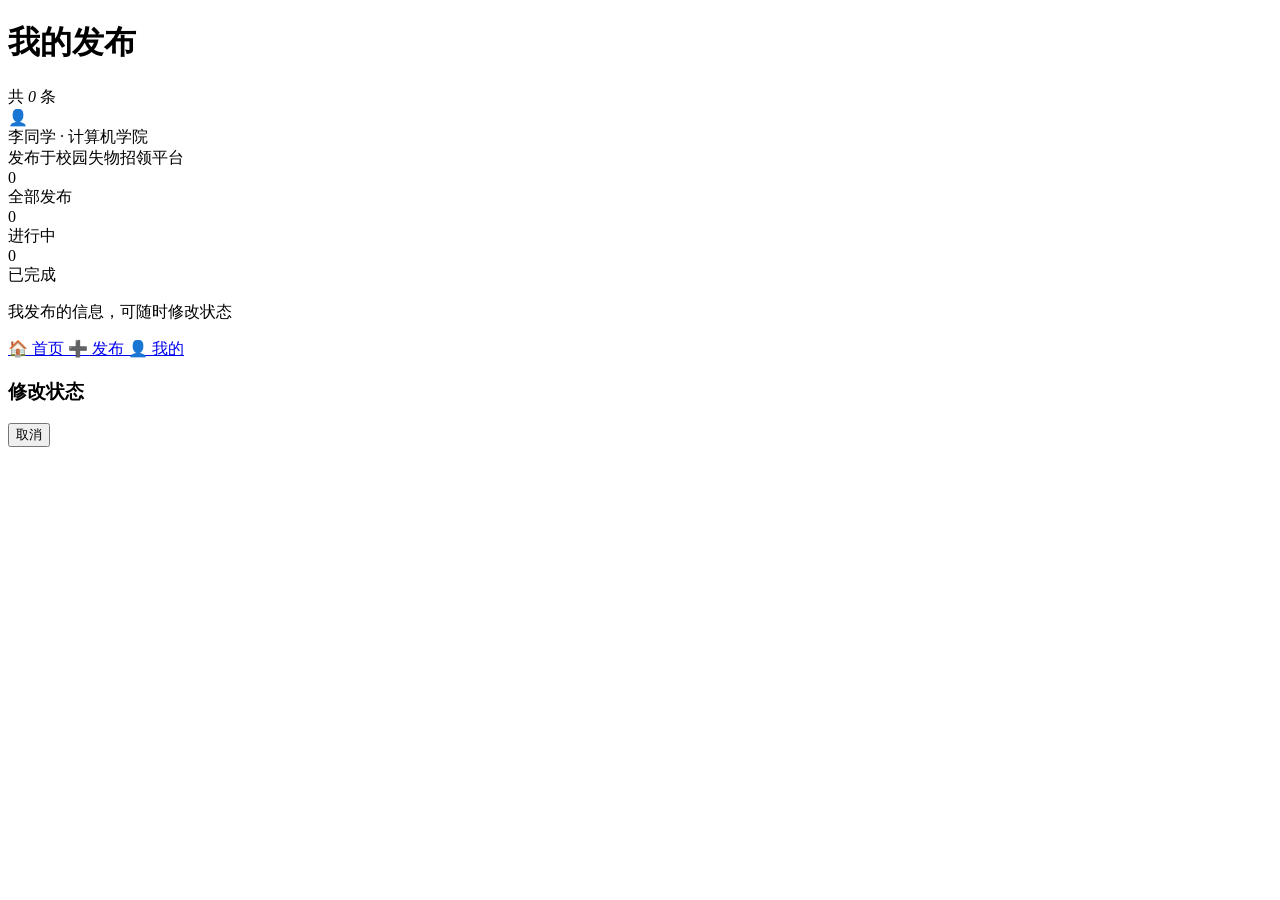
==== mine.html @ 2a48c883 "feat: 完成数据层和公共样式" ====
<!DOCTYPE html>
<html lang="zh-CN">
<head>
  <meta charset="UTF-8">
  <meta name="viewport" content="width=device-width, initial-scale=1.0">
  <title>我的发布 - 校园失物招领</title>
  <link rel="stylesheet" href="css/style.css">
</head>
<body>

  <!-- 顶部标题 -->
  <header class="page-header">
    <span class="header-placeholder"></span>
    <h1>我的发布</h1>
    <span class="header-count">共 <em id="mineCount">0</em> 条</span>
  </header>

  <!-- 用户卡片 -->
  <div class="user-card">
    <div class="user-avatar">👤</div>
    <div class="user-info">
      <div class="user-name">李同学 · 计算机学院</div>
      <div class="user-sub">发布于校园失物招领平台</div>
    </div>
  </div>

  <!-- 数据统计 -->
  <div class="stats-row">
    <div class="stat-item">
      <div class="stat-num" id="statAll">0</div>
      <div class="stat-label">全部发布</div>
    </div>
    <div class="stat-item">
      <div class="stat-num" id="statActive">0</div>
      <div class="stat-label">进行中</div>
    </div>
    <div class="stat-item">
      <div class="stat-num" id="statDone">0</div>
      <div class="stat-label">已完成</div>
    </div>
  </div>

  <!-- 说明 -->
  <p class="mine-tip">我发布的信息，可随时修改状态</p>

  <!-- 列表 -->
  <div class="mine-list" id="mineList"></div>

  <!-- 空状态 -->
  <div class="empty-state" id="emptyState" style="display:none;">
    你还没有发布过信息
  </div>

  <!-- 底部导航 -->
  <nav class="bottom-nav">
    <a href="index.html" class="nav-item">
      <span class="nav-icon">🏠</span>
      <span>首页</span>
    </a>
    <a href="publish.html" class="nav-item">
      <span class="nav-icon">➕</span>
      <span>发布</span>
    </a>
    <a href="mine.html" class="nav-item active">
      <span class="nav-icon">👤</span>
      <span>我的</span>
    </a>
  </nav>

  <!-- 修改状态面板 -->
  <div class="sheet-mask" id="sheetMask" onclick="closeSheet()"></div>
  <div class="sheet" id="sheet">
    <h3>修改状态</h3>
    <div class="sheet-options" id="sheetOptions"></div>
    <button class="sheet-cancel" onclick="closeSheet()">取消</button>
  </div>

  <!-- Toast -->
  <div class="toast" id="toast"></div>

  <script src="js/data.js"></script>
  <script src="js/mine.js"></script>
</body>
</html>
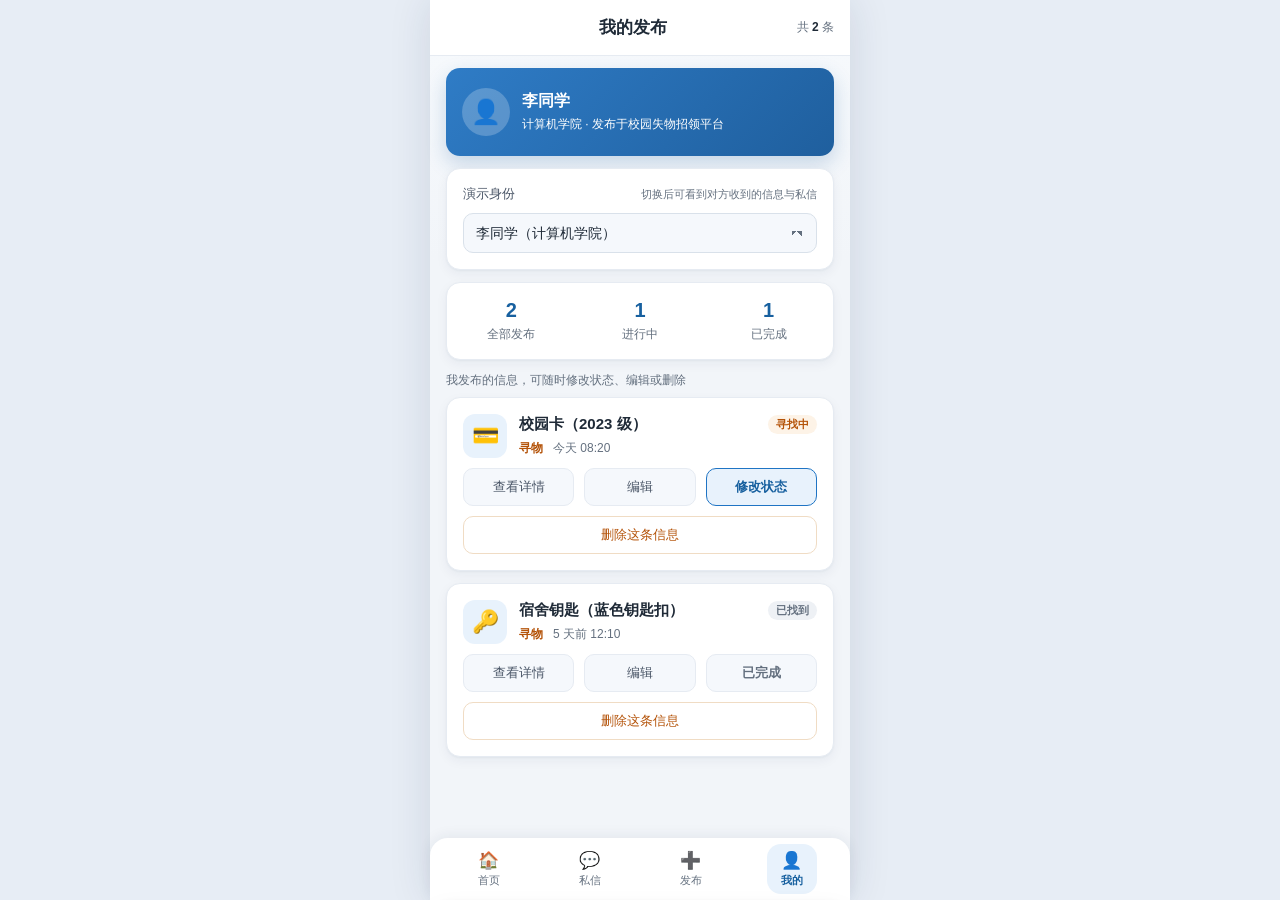
==== commit a8eba724: "Add files via upload 添加私信功能，修改readme，添加不同用户切换" ====
--- a/mine.html
+++ b/mine.html
@@ -3,6 +3,8 @@
 <head>
   <meta charset="UTF-8">
   <meta name="viewport" content="width=device-width, initial-scale=1.0">
+  <meta name="description" content="我发布的校园失物招领信息。">
+  <link rel="icon" href="data:,">
   <title>我的发布 - 校园失物招领</title>
   <link rel="stylesheet" href="css/style.css">
 </head>
@@ -15,13 +17,22 @@
     <span class="header-count">共 <em id="mineCount">0</em> 条</span>
   </header>
 
-  <!-- 用户卡片 -->
+  <!-- 用户卡片（昵称与院系由 mine.js 用当前身份填充） -->
   <div class="user-card">
-    <div class="user-avatar">👤</div>
+    <div class="user-avatar" aria-hidden="true">👤</div>
     <div class="user-info">
-      <div class="user-name">李同学 · 计算机学院</div>
-      <div class="user-sub">发布于校园失物招领平台</div>
+      <div class="user-name" id="userName">李同学</div>
+      <div class="user-sub" id="userSub">计算机学院</div>
     </div>
+  </div>
+
+  <!-- 演示身份切换：本地没有后端，切换身份才能体验私信的双向收发 -->
+  <div class="switch-card">
+    <label class="form-label" for="userSwitch">
+      演示身份
+      <span class="char-count">切换后可看到对方收到的信息与私信</span>
+    </label>
+    <select class="form-select" id="userSwitch"></select>
   </div>
 
   <!-- 数据统计 -->
@@ -41,7 +52,7 @@
   </div>
 
   <!-- 说明 -->
-  <p class="mine-tip">我发布的信息，可随时修改状态</p>
+  <p class="mine-tip">我发布的信息，可随时修改状态、编辑或删除</p>
 
   <!-- 列表 -->
   <div class="mine-list" id="mineList"></div>
@@ -54,31 +65,36 @@
   <!-- 底部导航 -->
   <nav class="bottom-nav">
     <a href="index.html" class="nav-item">
-      <span class="nav-icon">🏠</span>
+      <span class="nav-icon" aria-hidden="true">🏠</span>
       <span>首页</span>
     </a>
+    <a href="messages.html" class="nav-item">
+      <span class="nav-icon-wrap">
+        <span class="nav-icon" aria-hidden="true">💬</span>
+        <span class="nav-badge" id="navBadge" style="display:none;">0</span>
+      </span>
+      <span>私信</span>
+    </a>
     <a href="publish.html" class="nav-item">
-      <span class="nav-icon">➕</span>
+      <span class="nav-icon" aria-hidden="true">➕</span>
       <span>发布</span>
     </a>
-    <a href="mine.html" class="nav-item active">
-      <span class="nav-icon">👤</span>
+    <a href="mine.html" class="nav-item active" aria-current="page">
+      <span class="nav-icon" aria-hidden="true">👤</span>
       <span>我的</span>
     </a>
   </nav>
 
-  <!-- 修改状态面板 -->
-  <div class="sheet-mask" id="sheetMask" onclick="closeSheet()"></div>
-  <div class="sheet" id="sheet">
-    <h3>修改状态</h3>
+  <!-- 底部面板（修改状态 / 联系申请共用） -->
+  <div class="sheet-mask" id="sheetMask"></div>
+  <div class="sheet" id="sheet" role="dialog" aria-modal="true" aria-labelledby="sheetTitle">
+    <h3 id="sheetTitle">修改状态</h3>
     <div class="sheet-options" id="sheetOptions"></div>
-    <button class="sheet-cancel" onclick="closeSheet()">取消</button>
+    <button type="button" class="sheet-cancel" id="sheetCancel">取消</button>
   </div>
 
-  <!-- Toast -->
-  <div class="toast" id="toast"></div>
-
   <script src="js/data.js"></script>
+  <script src="js/ui.js"></script>
   <script src="js/mine.js"></script>
 </body>
-</html>+</html>
--- a/css/style.css
+++ b/css/style.css
@@ -0,0 +1,1611 @@
+/* ================================================================
+   校园失物招领 —— 样式表
+
+   1. 设计变量与重置
+   2. 通用元素与无障碍
+   3. 首页
+   4. 通用页头
+   5. 发布页
+   6. Toast
+   7. 搜索页
+   8. 详情页
+   9. 我的发布
+   10. 底部面板
+   11. 私信
+   12. 响应式与动效偏好
+   ================================================================ */
+
+/* ===== 1. 设计变量与重置 ===== */
+
+:root {
+  /* 底色：浅灰为主，顶部带一点浅蓝过渡 */
+  --bg: #f2f5f9;
+  --bg-top: #f7fafd;
+  --surface: #ffffff;
+  --surface-2: #f5f8fc;       /* 输入框、次级色块 */
+  --line: #e6ebf2;
+  --line-strong: #d9e1ea;
+
+  /* 主色：浅蓝。--brand 用于实心填充（配白字 4.8:1），--brand-ink 用于文字 */
+  --brand: #1f74c4;
+  --brand-dark: #175a99;
+  --brand-ink: #17609f;
+  --brand-soft: #e8f2fc;
+  --brand-soft-2: #f2f8fd;
+
+  /* 文字层级：三档都在各自背景上满足 WCAG AA(4.5:1) 对比度 */
+  --text-1: #1f2a37;
+  --text-2: #4b5768;
+  --text-3: #64707f;
+
+  /* 寻物 / 招领主色：低饱和的琥珀与青绿，和浅蓝主色搭得上 */
+  --lost: #b45309;
+  --lost-soft: #fdf3e7;
+  --found: #0f7b6c;
+  --found-soft: #e9f6f2;
+
+  /* 未读角标 */
+  --badge: #c0392b;
+
+  --radius-sm: 10px;
+  --radius: 14px;
+  --radius-lg: 18px;
+
+  --shadow-1: 0 1px 2px rgba(23, 42, 71, 0.04), 0 4px 12px rgba(23, 42, 71, 0.05);
+  --shadow-2: 0 2px 6px rgba(23, 42, 71, 0.06), 0 12px 26px rgba(23, 42, 71, 0.08);
+  --shadow-up: 0 -2px 14px rgba(23, 42, 71, 0.07);
+
+  --nav-h: 68px;
+  --page-max: 420px;
+}
+
+* {
+  margin: 0;
+  padding: 0;
+  box-sizing: border-box;
+}
+
+body {
+  font-family: -apple-system, "PingFang SC", "Microsoft YaHei", sans-serif;
+  background-color: var(--bg);
+  background-image: linear-gradient(180deg, var(--bg-top) 0, var(--bg) 260px);
+  background-repeat: no-repeat;
+  color: var(--text-2);
+  max-width: var(--page-max);
+  margin: 0 auto;
+  min-height: 100vh;
+  padding-bottom: var(--nav-h); /* 给底部导航留位置 */
+  position: relative;
+  -webkit-font-smoothing: antialiased;
+}
+
+/* ===== 2. 通用元素与无障碍 ===== */
+
+a {
+  color: var(--brand);
+}
+
+/* 键盘用户能看到清晰的焦点框 */
+:focus-visible {
+  outline: 2px solid var(--brand);
+  outline-offset: 2px;
+  border-radius: 4px;
+}
+
+/* 只给屏幕阅读器的文字 */
+.sr-only {
+  position: absolute;
+  width: 1px;
+  height: 1px;
+  padding: 0;
+  margin: -1px;
+  overflow: hidden;
+  clip: rect(0, 0, 0, 0);
+  white-space: nowrap;
+  border: 0;
+}
+
+.link-btn {
+  color: var(--brand);
+  font-weight: bold;
+  text-decoration: none;
+}
+
+.link-btn:hover {
+  text-decoration: underline;
+}
+
+/* ===== 3. 首页 ===== */
+
+.app-header {
+  display: flex;
+  justify-content: space-between;
+  align-items: baseline;
+  padding: 20px 16px 10px;
+  background-color: transparent;
+}
+
+.app-header h1 {
+  font-size: 21px;
+  font-weight: bold;
+  color: var(--text-1);
+  letter-spacing: 0.2px;
+}
+
+.today-new {
+  font-size: 12px;
+  color: var(--text-3);
+}
+
+.today-new em {
+  color: var(--brand);
+  font-style: normal;
+  font-weight: bold;
+}
+
+/* 搜索框（<a>，可聚焦、可回车） */
+.search-box {
+  display: flex;
+  align-items: center;
+  gap: 8px;
+  margin: 8px 16px;
+  padding: 13px 16px;
+  background-color: var(--surface);
+  border: 1px solid var(--line);
+  border-radius: 22px;
+  box-shadow: var(--shadow-1);
+  cursor: pointer;
+  text-decoration: none;
+}
+
+.search-icon {
+  font-size: 14px;
+}
+
+.search-placeholder {
+  font-size: 13px;
+  color: var(--text-3);
+}
+
+/* 类型筛选标签 */
+.filter-tabs {
+  display: flex;
+  gap: 10px;
+  padding: 8px 16px;
+}
+
+.tab {
+  padding: 7px 18px;
+  border: 1px solid var(--line);
+  border-radius: 18px;
+  background-color: var(--surface);
+  color: var(--text-2);
+  font-size: 13px;
+  cursor: pointer;
+  transition: background-color 0.2s, color 0.2s, border-color 0.2s;
+}
+
+.tab.active {
+  background-color: var(--brand-soft);
+  border-color: var(--brand);
+  color: var(--brand-ink);
+  font-weight: bold;
+}
+
+.tab:not(.active):hover {
+  background-color: var(--brand-soft-2);
+  border-color: var(--brand);
+  color: var(--brand-ink);
+}
+
+/* 类别筛选标签（可横向滚动） */
+.category-tabs {
+  display: flex;
+  gap: 6px;
+  padding: 4px 16px 8px;
+  overflow-x: auto;
+  scrollbar-width: none;
+  -webkit-overflow-scrolling: touch;
+  max-width: 100%;
+}
+
+.category-tabs::-webkit-scrollbar {
+  display: none;
+}
+
+.cat-tab {
+  flex-shrink: 0;
+  padding: 5px 13px;
+  border: 1px solid var(--line);
+  border-radius: 14px;
+  background-color: var(--surface);
+  color: var(--text-2);
+  font-size: 12px;
+  cursor: pointer;
+  transition: background-color 0.2s, color 0.2s, border-color 0.2s;
+}
+
+.cat-tab.active {
+  background-color: var(--brand-soft);
+  color: var(--brand-ink);
+  border-color: var(--brand);
+  font-weight: bold;
+}
+
+.cat-tab:not(.active):hover {
+  background-color: var(--brand-soft-2);
+  border-color: var(--brand);
+  color: var(--brand-ink);
+}
+
+/* 列表头部 */
+.list-header {
+  display: flex;
+  justify-content: space-between;
+  align-items: center;
+  padding: 12px 16px 8px;
+  font-size: 12px;
+  color: var(--text-3);
+}
+
+.list-header em {
+  color: var(--text-1);
+  font-style: normal;
+  font-weight: bold;
+}
+
+/* 卡片列表 */
+.card-list {
+  padding: 0 16px;
+  display: flex;
+  flex-direction: column;
+  gap: 12px;
+}
+
+.card {
+  display: flex;
+  align-items: center;
+  gap: 12px;
+  padding: 16px;
+  background-color: var(--surface);
+  border: 1px solid var(--line);
+  border-radius: var(--radius);
+  box-shadow: var(--shadow-1);
+  text-decoration: none;
+  color: inherit;
+  transition: box-shadow 0.2s, transform 0.2s, border-color 0.2s;
+  position: relative;
+}
+
+.card:hover {
+  border-color: var(--line-strong);
+  box-shadow: var(--shadow-2);
+  transform: translateY(-1px);
+}
+
+.card-icon {
+  width: 44px;
+  height: 44px;
+  border-radius: 12px;
+  background-color: var(--brand-soft);
+  display: flex;
+  align-items: center;
+  justify-content: center;
+  font-size: 22px;
+  flex-shrink: 0;
+}
+
+.card-main {
+  display: block;
+  flex: 1;
+  min-width: 0;
+}
+
+.card-title-row {
+  display: flex;
+  align-items: center;
+  gap: 8px;
+  margin-bottom: 6px;
+}
+
+.card-title {
+  font-size: 15px;
+  font-weight: bold;
+  color: var(--text-1);
+  overflow: hidden;
+  text-overflow: ellipsis;
+  white-space: nowrap;
+}
+
+.card-location,
+.card-time {
+  display: block;
+  font-size: 12px;
+  color: var(--text-3);
+  margin-top: 2px;
+}
+
+/* 状态标签 */
+.status-tag {
+  font-size: 11px;
+  padding: 2px 8px;
+  border-radius: 10px;
+  flex-shrink: 0;
+}
+
+.status-searching {
+  background-color: var(--lost-soft);
+  color: var(--lost);
+}
+
+.status-waiting {
+  background-color: var(--found-soft);
+  color: var(--found);
+}
+
+.status-done {
+  background-color: #eef1f5;
+  color: var(--text-3);
+}
+
+/* 类型标签 */
+.card-type {
+  position: absolute;
+  right: 16px;
+  bottom: 16px;
+  font-size: 12px;
+  font-weight: bold;
+}
+
+.type-lost {
+  color: var(--lost);
+}
+
+.type-found {
+  color: var(--found);
+}
+
+/* 空状态 */
+.empty-state {
+  text-align: center;
+  padding: 56px 24px;
+  color: var(--text-3);
+  font-size: 14px;
+  line-height: 1.8;
+}
+
+.empty-action {
+  margin-top: 12px;
+}
+
+/* 底部导航 */
+.bottom-nav {
+  position: fixed;
+  bottom: 0;
+  left: 50%;
+  transform: translateX(-50%);
+  width: 100%;
+  max-width: var(--page-max);
+  display: flex;
+  justify-content: space-around;
+  align-items: center;
+  background-color: var(--surface);
+  border-radius: var(--radius-lg) var(--radius-lg) 0 0;
+  box-shadow: var(--shadow-up);
+  padding: 6px 8px;
+  z-index: 50;
+}
+
+.nav-item {
+  display: flex;
+  flex-direction: column;
+  align-items: center;
+  gap: 2px;
+  text-decoration: none;
+  color: var(--text-3);
+  font-size: 11px;
+  padding: 6px 14px;
+  border-radius: 14px;
+  transition: background-color 0.2s, color 0.2s;
+}
+
+.nav-item.active {
+  background-color: var(--brand-soft);
+  color: var(--brand-ink);
+  font-weight: bold;
+}
+
+.nav-item:not(.active):hover {
+  background-color: var(--surface-2);
+  color: var(--text-2);
+}
+
+.nav-icon {
+  font-size: 17px;
+}
+
+/* 「私信」未读红点 */
+.nav-icon-wrap {
+  position: relative;
+  display: inline-flex;
+}
+
+.nav-badge {
+  position: absolute;
+  top: -7px;
+  right: -11px;
+  min-width: 16px;
+  height: 16px;
+  padding: 0 4px;
+  border-radius: 8px;
+  background-color: var(--badge);
+  color: #fff;
+  font-size: 10px;
+  font-weight: bold;
+  line-height: 16px;
+  text-align: center;
+  align-items: center;
+  justify-content: center;
+}
+
+/* ===== 4. 通用页头 ===== */
+
+.page-header {
+  display: flex;
+  align-items: center;
+  justify-content: space-between;
+  padding: 16px;
+  background-color: var(--surface);
+  border-bottom: 1px solid var(--line);
+  position: relative;
+  z-index: 2;
+}
+
+.page-header h1 {
+  font-size: 17px;
+  font-weight: bold;
+  color: var(--text-1);
+}
+
+.back-btn {
+  font-size: 20px;
+  color: var(--text-1);
+  text-decoration: none;
+  width: 24px;
+}
+
+.header-placeholder {
+  width: 24px;
+}
+
+/* ===== 5. 发布页 ===== */
+
+.publish-tip {
+  font-size: 12px;
+  color: var(--text-3);
+  padding: 12px 16px;
+  line-height: 1.6;
+}
+
+.publish-form {
+  padding: 0 16px 90px;
+}
+
+.form-group {
+  background-color: var(--surface);
+  border: 1px solid var(--line);
+  border-radius: var(--radius);
+  box-shadow: var(--shadow-1);
+  padding: 16px;
+  margin-bottom: 12px;
+}
+
+.form-label {
+  display: flex;
+  align-items: baseline;
+  justify-content: space-between;
+  font-size: 13px;
+  color: var(--text-2);
+  margin-bottom: 10px;
+}
+
+.form-input,
+.form-textarea,
+.form-select {
+  width: 100%;
+  border: 1px solid var(--line-strong);
+  border-radius: var(--radius-sm);
+  outline: none;
+  padding: 11px 12px;
+  font-size: 14px;
+  color: var(--text-1);
+  background-color: var(--surface-2);
+  font-family: inherit;
+  transition: border-color 0.2s, box-shadow 0.2s, background-color 0.2s;
+}
+
+.form-input::placeholder,
+.form-textarea::placeholder {
+  color: var(--text-3);
+}
+
+.form-textarea {
+  resize: vertical;
+  line-height: 1.6;
+}
+
+.form-select {
+  appearance: none;
+  background-image: linear-gradient(45deg, transparent 50%, var(--text-3) 50%),
+                    linear-gradient(135deg, var(--text-3) 50%, transparent 50%);
+  background-position: right 14px center, right 19px center;
+  background-size: 5px 5px, 5px 5px;
+  background-repeat: no-repeat;
+  padding-right: 34px;
+  cursor: pointer;
+}
+
+/* 输入框聚焦：用浅蓝描边替代浏览器默认样式 */
+.form-input:focus,
+.form-textarea:focus,
+.form-select:focus,
+.search-input-box input:focus,
+.message-bar input:focus {
+  outline: none;
+  border-color: var(--brand);
+  background-color: var(--surface);
+  box-shadow: 0 0 0 3px var(--brand-soft);
+}
+
+/* 字数统计 */
+.char-count {
+  font-size: 11px;
+  color: var(--text-3);
+  font-weight: normal;
+}
+
+.char-count.over {
+  color: var(--lost);
+  font-weight: bold;
+}
+
+/* 类型切换 */
+.type-switch {
+  display: flex;
+  gap: 12px;
+}
+
+.type-btn {
+  flex: 1;
+  padding: 12px;
+  border: 1px solid var(--line);
+  border-radius: var(--radius-sm);
+  background-color: var(--surface-2);
+  color: var(--text-2);
+  font-size: 14px;
+  cursor: pointer;
+  transition: background-color 0.2s, color 0.2s, border-color 0.2s;
+}
+
+.type-btn.active {
+  background-color: var(--lost-soft);
+  border-color: var(--lost);
+  color: var(--lost);
+  font-weight: bold;
+}
+
+.type-btn[data-type="招领"].active {
+  background-color: var(--found-soft);
+  border-color: var(--found);
+  color: var(--found);
+}
+
+.type-hint {
+  font-size: 12px;
+  color: var(--text-3);
+  margin-top: 8px;
+  line-height: 1.5;
+}
+
+/* 提交按钮 */
+.submit-btn {
+  width: 100%;
+  padding: 14px;
+  border: none;
+  border-radius: var(--radius-sm);
+  background-color: var(--brand);
+  color: #fff;
+  font-size: 16px;
+  font-weight: bold;
+  cursor: pointer;
+  margin-top: 8px;
+  box-shadow: 0 4px 12px rgba(31, 116, 196, 0.24);
+  transition: background-color 0.2s, box-shadow 0.2s;
+}
+
+.submit-btn:hover {
+  background-color: var(--brand-dark);
+  box-shadow: 0 6px 16px rgba(31, 116, 196, 0.3);
+}
+
+/* ===== 6. Toast ===== */
+
+.toast {
+  position: fixed;
+  top: 50%;
+  left: 50%;
+  transform: translate(-50%, -50%);
+  max-width: 80%;
+  background-color: rgba(31, 42, 55, 0.9);
+  color: #fff;
+  padding: 12px 22px;
+  border-radius: var(--radius-sm);
+  box-shadow: var(--shadow-2);
+  font-size: 14px;
+  line-height: 1.5;
+  text-align: center;
+  opacity: 0;
+  pointer-events: none;
+  transition: opacity 0.3s;
+  z-index: 999;
+}
+
+.toast.show {
+  opacity: 1;
+}
+
+/* ===== 7. 搜索页 ===== */
+
+.search-input-box {
+  display: flex;
+  align-items: center;
+  gap: 8px;
+  margin: 12px 16px;
+  padding: 13px 16px;
+  background-color: var(--surface);
+  border: 1px solid var(--line);
+  border-radius: 22px;
+  box-shadow: var(--shadow-1);
+}
+
+.search-input-box input {
+  flex: 1;
+  border: none;
+  outline: none;
+  font-size: 14px;
+  color: var(--text-1);
+  background-color: transparent;
+  font-family: inherit;
+}
+
+.search-input-box input::placeholder {
+  color: var(--text-3);
+}
+
+.quick-tags {
+  display: flex;
+  gap: 8px;
+  padding: 4px 16px 8px;
+  flex-wrap: wrap;
+}
+
+.quick-tag {
+  padding: 5px 14px;
+  border: 1px solid var(--line);
+  border-radius: 14px;
+  background-color: var(--surface);
+  color: var(--text-2);
+  font-size: 12px;
+  cursor: pointer;
+  transition: border-color 0.2s, color 0.2s;
+}
+
+.quick-tag:hover {
+  border-color: var(--brand);
+  color: var(--brand-ink);
+  background-color: var(--brand-soft-2);
+}
+
+/* ===== 8. 详情页 ===== */
+
+.detail-cover {
+  position: relative;
+  height: 180px;
+  margin: 12px 16px;
+  border-radius: var(--radius);
+  background: linear-gradient(135deg, #eef6fe 0%, #d9eafb 100%);
+  border: 1px solid #e2eefb;
+  display: flex;
+  align-items: center;
+  justify-content: center;
+}
+
+.detail-cover-icon {
+  font-size: 64px;
+}
+
+.detail-type-badge {
+  position: absolute;
+  top: 12px;
+  left: 12px;
+  padding: 4px 12px;
+  border-radius: 12px;
+  font-size: 12px;
+  font-weight: bold;
+  color: #fff;
+}
+
+.detail-type-badge.type-lost {
+  background-color: var(--lost);
+}
+
+.detail-type-badge.type-found {
+  background-color: var(--found);
+}
+
+.detail-title-card {
+  background-color: var(--surface);
+  border: 1px solid var(--line);
+  border-radius: var(--radius);
+  box-shadow: var(--shadow-1);
+  padding: 16px;
+  margin: 0 16px 12px;
+}
+
+.detail-title-row {
+  display: flex;
+  align-items: center;
+  justify-content: space-between;
+  gap: 8px;
+}
+
+.detail-title-row h2 {
+  font-size: 18px;
+  font-weight: bold;
+  color: var(--text-1);
+}
+
+.detail-info-card {
+  background-color: var(--surface);
+  border: 1px solid var(--line);
+  border-radius: var(--radius);
+  box-shadow: var(--shadow-1);
+  padding: 16px;
+  margin: 0 16px 12px;
+}
+
+.info-row {
+  display: flex;
+  justify-content: space-between;
+  align-items: center;
+  gap: 12px;
+  padding: 10px 0;
+  border-bottom: 1px solid var(--line);
+  font-size: 13px;
+}
+
+.info-row:last-child {
+  border-bottom: none;
+}
+
+.info-label {
+  color: var(--text-3);
+  flex-shrink: 0;
+}
+
+.info-value {
+  color: var(--text-1);
+  font-weight: 500;
+  text-align: right;
+}
+
+.detail-desc-card {
+  background-color: var(--surface);
+  border: 1px solid var(--line);
+  border-radius: var(--radius);
+  box-shadow: var(--shadow-1);
+  padding: 16px;
+  margin: 0 16px 12px;
+}
+
+.detail-desc-card h3 {
+  font-size: 13px;
+  color: var(--text-3);
+  margin-bottom: 8px;
+  font-weight: normal;
+}
+
+.detail-desc-card p {
+  font-size: 14px;
+  color: var(--text-2);
+  line-height: 1.7;
+  word-break: break-word;
+}
+
+.detail-publisher-card {
+  display: flex;
+  align-items: center;
+  gap: 12px;
+  background-color: var(--surface);
+  border: 1px solid var(--line);
+  border-radius: var(--radius);
+  box-shadow: var(--shadow-1);
+  padding: 16px;
+  margin: 0 16px 12px;
+}
+
+.publisher-avatar {
+  width: 40px;
+  height: 40px;
+  border-radius: 50%;
+  background-color: var(--brand-soft);
+  display: flex;
+  align-items: center;
+  justify-content: center;
+  font-size: 20px;
+}
+
+.publisher-info {
+  flex: 1;
+  min-width: 0;
+}
+
+.publisher-name {
+  font-size: 14px;
+  font-weight: bold;
+  color: var(--text-1);
+}
+
+/* 自己发布的信息，在发布者名字后面标一下 */
+.self-tag {
+  font-size: 12px;
+  font-weight: normal;
+  color: var(--brand-ink);
+}
+
+.publisher-time {
+  font-size: 12px;
+  color: var(--text-3);
+  margin-top: 2px;
+}
+
+.publisher-tag {
+  font-size: 11px;
+  color: var(--text-3);
+  flex-shrink: 0;
+}
+
+/* 联系方式 */
+.contact-box {
+  display: flex;
+  align-items: center;
+  justify-content: space-between;
+  gap: 12px;
+  background-color: var(--surface);
+  border: 1px solid var(--line);
+  border-radius: var(--radius);
+  box-shadow: var(--shadow-1);
+  padding: 16px;
+  margin: 0 16px 8px;
+  font-size: 13px;
+}
+
+.contact-label {
+  color: var(--text-3);
+}
+
+.contact-value {
+  color: var(--text-1);
+  font-weight: bold;
+  word-break: break-all;
+  text-align: right;
+}
+
+.contact-value.muted {
+  color: var(--text-3);
+  font-weight: normal;
+}
+
+.contact-note {
+  font-size: 12px;
+  color: var(--text-3);
+  line-height: 1.6;
+  padding: 0 16px;
+  margin-bottom: 8px;
+}
+
+.detail-actions {
+  padding: 0 16px;
+  margin-bottom: 8px;
+  display: flex;
+  flex-direction: column;
+  gap: 8px;
+}
+
+.btn-copy {
+  width: 100%;
+  padding: 14px;
+  border: none;
+  border-radius: var(--radius-sm);
+  background-color: var(--brand);
+  color: #fff;
+  font-size: 15px;
+  font-weight: bold;
+  cursor: pointer;
+  box-shadow: 0 4px 12px rgba(31, 116, 196, 0.22);
+  transition: background-color 0.2s, box-shadow 0.2s;
+}
+
+.btn-copy:hover {
+  background-color: var(--brand-dark);
+  box-shadow: 0 6px 16px rgba(31, 116, 196, 0.28);
+}
+
+.btn-copy:disabled {
+  background-color: #eef1f5;
+  color: var(--text-3);
+  box-shadow: none;
+  cursor: not-allowed;
+}
+
+/* 私信按钮是链接，但外观和主按钮一致 */
+.btn-copy.btn-link {
+  display: block;
+  text-align: center;
+  text-decoration: none;
+}
+
+/* 次要按钮：申请查看联系方式 */
+.btn-secondary {
+  width: 100%;
+  padding: 13px;
+  border: 1px solid var(--brand);
+  border-radius: var(--radius-sm);
+  background-color: var(--surface);
+  color: var(--brand-ink);
+  font-size: 14px;
+  font-weight: bold;
+  cursor: pointer;
+  transition: background-color 0.2s;
+}
+
+.btn-secondary:hover {
+  background-color: var(--brand-soft);
+}
+
+.btn-secondary:disabled {
+  border-color: var(--line-strong);
+  background-color: var(--surface);
+  color: var(--text-3);
+  cursor: not-allowed;
+}
+
+.detail-tip {
+  text-align: center;
+  font-size: 12px;
+  padding: 8px 0 90px;
+}
+
+/* ===== 9. 我的发布 ===== */
+
+.header-count {
+  font-size: 12px;
+  color: var(--text-3);
+}
+
+.header-count em {
+  color: var(--text-1);
+  font-style: normal;
+  font-weight: bold;
+}
+
+.user-card {
+  display: flex;
+  align-items: center;
+  gap: 12px;
+  background: linear-gradient(135deg, #2f7cc6 0%, #1f5f9e 100%);
+  border-radius: var(--radius);
+  box-shadow: 0 8px 20px rgba(31, 95, 158, 0.22);
+  padding: 20px 16px;
+  margin: 12px 16px;
+  color: #fff;
+}
+
+.user-avatar {
+  width: 48px;
+  height: 48px;
+  border-radius: 50%;
+  background-color: rgba(255, 255, 255, 0.22);
+  display: flex;
+  align-items: center;
+  justify-content: center;
+  font-size: 24px;
+}
+
+.user-info {
+  min-width: 0;
+}
+
+.user-name {
+  font-size: 16px;
+  font-weight: bold;
+}
+
+.user-sub {
+  font-size: 12px;
+  margin-top: 4px;
+  color: #fff;
+}
+
+.stats-row {
+  display: flex;
+  background-color: var(--surface);
+  border: 1px solid var(--line);
+  border-radius: var(--radius);
+  box-shadow: var(--shadow-1);
+  margin: 0 16px 12px;
+  padding: 16px 0;
+}
+
+.stat-item {
+  flex: 1;
+  text-align: center;
+}
+
+.stat-num {
+  font-size: 20px;
+  font-weight: bold;
+  color: var(--brand-ink);
+}
+
+.stat-label {
+  font-size: 12px;
+  color: var(--text-3);
+  margin-top: 4px;
+}
+
+.mine-tip {
+  font-size: 12px;
+  color: var(--text-3);
+  padding: 0 16px 8px;
+}
+
+/* 演示身份切换卡片 */
+.switch-card {
+  background-color: var(--surface);
+  border: 1px solid var(--line);
+  border-radius: var(--radius);
+  box-shadow: var(--shadow-1);
+  padding: 16px;
+  margin: 0 16px 12px;
+}
+
+.mine-list {
+  padding: 0 16px;
+  display: flex;
+  flex-direction: column;
+  gap: 12px;
+}
+
+.mine-card {
+  background-color: var(--surface);
+  border: 1px solid var(--line);
+  border-radius: var(--radius);
+  box-shadow: var(--shadow-1);
+  padding: 16px;
+  display: flex;
+  flex-direction: column;
+  gap: 10px;
+}
+
+.mine-card-head {
+  display: flex;
+  gap: 12px;
+  align-items: center;
+}
+
+.mine-card-info {
+  flex: 1;
+  min-width: 0;
+}
+
+.mine-card-title {
+  display: flex;
+  align-items: center;
+  justify-content: space-between;
+  gap: 8px;
+  font-size: 15px;
+  font-weight: bold;
+  color: var(--text-1);
+}
+
+.mine-card-title > span:first-child {
+  overflow: hidden;
+  text-overflow: ellipsis;
+  white-space: nowrap;
+}
+
+.mine-card-meta {
+  display: flex;
+  align-items: center;
+  gap: 10px;
+  margin-top: 6px;
+  font-size: 12px;
+}
+
+.mine-type {
+  font-weight: bold;
+}
+
+.mine-time {
+  color: var(--text-3);
+}
+
+.mine-card-actions {
+  display: flex;
+  gap: 10px;
+}
+
+.action-btn {
+  flex: 1;
+  padding: 9px;
+  border: 1px solid var(--line);
+  border-radius: var(--radius-sm);
+  background-color: var(--surface-2);
+  color: var(--text-2);
+  font-size: 13px;
+  cursor: pointer;
+  transition: background-color 0.2s, color 0.2s, border-color 0.2s;
+}
+
+.action-btn.primary {
+  border-color: var(--brand);
+  background-color: var(--brand-soft);
+  color: var(--brand-ink);
+  font-weight: bold;
+}
+
+.action-btn.primary:disabled {
+  border-color: var(--line);
+  background-color: var(--surface-2);
+  color: var(--text-3);
+  cursor: not-allowed;
+}
+
+.action-btn.danger {
+  flex: none;      /* 卡片是纵向 flex，不加这行按钮高度会被压掉 */
+  width: 100%;
+  background-color: var(--surface);
+  color: var(--lost);
+  border: 1px solid #f0dcc4;
+}
+
+/* 待处理的联系申请提示条 */
+.request-banner {
+  width: 100%;
+  padding: 10px;
+  border: none;
+  border-radius: var(--radius-sm);
+  background-color: var(--lost-soft);
+  color: var(--lost);
+  font-size: 13px;
+  font-weight: bold;
+  cursor: pointer;
+  text-align: left;
+}
+
+/* 收到私信的提示条 */
+.message-banner {
+  display: block;
+  padding: 10px;
+  border-radius: var(--radius-sm);
+  background-color: var(--brand-soft);
+  color: var(--brand-ink);
+  font-size: 13px;
+  font-weight: bold;
+  text-decoration: none;
+}
+
+/* ===== 10. 底部面板 ===== */
+
+.sheet-mask {
+  position: fixed;
+  inset: 0;
+  background-color: rgba(31, 42, 55, 0.42);
+  opacity: 0;
+  pointer-events: none;
+  transition: opacity 0.3s;
+  z-index: 100;
+}
+
+.sheet-mask.show {
+  opacity: 1;
+  pointer-events: auto;
+}
+
+.sheet {
+  position: fixed;
+  left: 50%;
+  bottom: 0;
+  transform: translate(-50%, 100%);
+  width: 100%;
+  max-width: var(--page-max);
+  max-height: 80vh;
+  overflow-y: auto;
+  background-color: var(--surface);
+  border-radius: var(--radius-lg) var(--radius-lg) 0 0;
+  box-shadow: var(--shadow-2);
+  padding: 20px 16px;
+  transition: transform 0.3s;
+  z-index: 101;
+}
+
+.sheet.show {
+  transform: translate(-50%, 0);
+}
+
+.sheet h3 {
+  font-size: 15px;
+  text-align: center;
+  margin-bottom: 16px;
+  color: var(--text-1);
+}
+
+.sheet-options {
+  display: flex;
+  flex-direction: column;
+  gap: 10px;
+}
+
+.sheet-option {
+  padding: 14px;
+  border: 1px solid var(--line);
+  border-radius: var(--radius-sm);
+  background-color: var(--surface-2);
+  color: var(--text-1);
+  font-size: 14px;
+  cursor: pointer;
+  transition: background-color 0.2s, color 0.2s, border-color 0.2s;
+}
+
+.sheet-option:hover {
+  background-color: var(--brand-soft);
+  border-color: var(--brand);
+  color: var(--brand-ink);
+}
+
+.sheet-cancel {
+  width: 100%;
+  margin-top: 10px;
+  padding: 14px;
+  border: 1px solid var(--line);
+  border-radius: var(--radius-sm);
+  background-color: var(--surface);
+  color: var(--text-3);
+  font-size: 14px;
+  cursor: pointer;
+}
+
+/* 联系申请行 */
+.request-row {
+  display: flex;
+  align-items: center;
+  justify-content: space-between;
+  gap: 10px;
+  padding: 12px;
+  border: 1px solid var(--line);
+  border-radius: var(--radius-sm);
+  background-color: var(--surface-2);
+}
+
+.request-info {
+  min-width: 0;
+}
+
+.request-name {
+  font-size: 14px;
+  font-weight: bold;
+  color: var(--text-1);
+}
+
+.request-time {
+  font-size: 12px;
+  color: var(--text-3);
+  margin-top: 4px;
+}
+
+.request-actions {
+  display: flex;
+  gap: 8px;
+  flex-shrink: 0;
+}
+
+.request-actions .action-btn {
+  flex: none;
+  padding: 8px 14px;
+}
+
+.sheet-empty {
+  text-align: center;
+  font-size: 13px;
+  color: var(--text-3);
+  padding: 24px 0;
+}
+
+/* 联系方式公开方式 */
+.contact-mode {
+  display: flex;
+  flex-direction: column;
+  gap: 10px;
+}
+
+.mode-option {
+  display: flex;
+  align-items: flex-start;
+  gap: 8px;
+  font-size: 13px;
+  color: var(--text-2);
+  line-height: 1.5;
+  cursor: pointer;
+}
+
+.mode-option input[type="radio"] {
+  accent-color: var(--brand);
+  margin-top: 2px;
+  flex-shrink: 0;
+}
+
+/* ===== 11. 私信 ===== */
+
+/* 会话列表 */
+.conversation-list {
+  padding: 12px 16px;
+  display: flex;
+  flex-direction: column;
+  gap: 10px;
+}
+
+.conversation {
+  display: flex;
+  align-items: center;
+  gap: 12px;
+  padding: 14px 16px;
+  background-color: var(--surface);
+  border: 1px solid var(--line);
+  border-radius: var(--radius);
+  box-shadow: var(--shadow-1);
+  text-decoration: none;
+  color: inherit;
+  transition: border-color 0.2s, box-shadow 0.2s, transform 0.2s;
+}
+
+.conversation:hover {
+  border-color: var(--line-strong);
+  box-shadow: var(--shadow-2);
+  transform: translateY(-1px);
+}
+
+.conv-avatar {
+  width: 40px;
+  height: 40px;
+  border-radius: 50%;
+  background-color: var(--brand-soft);
+  display: flex;
+  align-items: center;
+  justify-content: center;
+  font-size: 20px;
+  flex-shrink: 0;
+}
+
+.conv-main {
+  flex: 1;
+  min-width: 0;
+  display: flex;
+  flex-direction: column;
+  gap: 3px;
+}
+
+.conv-head {
+  display: flex;
+  align-items: baseline;
+  justify-content: space-between;
+  gap: 8px;
+}
+
+.conv-name {
+  font-size: 15px;
+  font-weight: bold;
+  color: var(--text-1);
+}
+
+.conv-time {
+  font-size: 11px;
+  color: var(--text-3);
+  flex-shrink: 0;
+}
+
+.conv-item {
+  font-size: 12px;
+  color: var(--brand-ink);
+  overflow: hidden;
+  text-overflow: ellipsis;
+  white-space: nowrap;
+}
+
+.conv-preview {
+  font-size: 13px;
+  color: var(--text-3);
+  overflow: hidden;
+  text-overflow: ellipsis;
+  white-space: nowrap;
+}
+
+.conv-badge {
+  min-width: 20px;
+  height: 20px;
+  padding: 0 6px;
+  border-radius: 10px;
+  background-color: var(--badge);
+  color: #fff;
+  font-size: 11px;
+  font-weight: bold;
+  line-height: 20px;
+  text-align: center;
+  flex-shrink: 0;
+}
+
+/* 会话页：头部 + 消息区 + 输入栏 */
+.chat-page {
+  height: 100vh;
+  padding-bottom: 0;
+  display: flex;
+  flex-direction: column;
+  overflow: hidden;
+}
+
+.chat-title-wrap {
+  text-align: center;
+  min-width: 0;
+}
+
+.chat-title-wrap h1 {
+  font-size: 16px;
+  font-weight: bold;
+  color: var(--text-1);
+}
+
+.chat-sub {
+  display: block;
+  font-size: 11px;
+  color: var(--brand-ink);
+  text-decoration: none;
+  max-width: 220px;
+  overflow: hidden;
+  text-overflow: ellipsis;
+  white-space: nowrap;
+}
+
+.message-list {
+  flex: 1;
+  overflow-y: auto;
+  padding: 16px;
+  display: flex;
+  flex-direction: column;
+  gap: 10px;
+}
+
+.message-empty {
+  text-align: center;
+  font-size: 13px;
+  color: var(--text-3);
+  padding: 40px 0;
+}
+
+.message-row {
+  display: flex;
+}
+
+.message-row.mine {
+  justify-content: flex-end;
+}
+
+.bubble {
+  max-width: 78%;
+  padding: 10px 12px;
+  border-radius: 12px;
+  font-size: 14px;
+  line-height: 1.5;
+}
+
+.bubble.mine {
+  background-color: var(--brand);
+  color: #fff;
+  border-bottom-right-radius: 4px;
+  box-shadow: 0 3px 10px rgba(31, 116, 196, 0.22);
+}
+
+.bubble.theirs {
+  background-color: var(--surface);
+  border: 1px solid var(--line);
+  color: var(--text-1);
+  box-shadow: var(--shadow-1);
+  border-bottom-left-radius: 4px;
+}
+
+.bubble-text {
+  word-break: break-word;
+  white-space: pre-wrap;
+}
+
+.bubble-time {
+  display: block;
+  margin-top: 4px;
+  font-size: 10px;
+  opacity: 0.75;
+  text-align: right;
+}
+
+.message-bar {
+  flex: none;
+  display: flex;
+  gap: 8px;
+  padding: 10px 16px;
+  background-color: var(--surface);
+  box-shadow: var(--shadow-up);
+}
+
+.message-bar input {
+  flex: 1;
+  min-width: 0;
+  padding: 11px 16px;
+  border: 1px solid var(--line-strong);
+  border-radius: 20px;
+  background-color: var(--surface-2);
+  color: var(--text-1);
+  font-size: 14px;
+  font-family: inherit;
+  transition: border-color 0.2s, box-shadow 0.2s, background-color 0.2s;
+}
+
+.message-bar input::placeholder {
+  color: var(--text-3);
+}
+
+.send-btn {
+  flex: none;
+  padding: 0 20px;
+  border: none;
+  border-radius: 20px;
+  background-color: var(--brand);
+  color: #fff;
+  font-size: 14px;
+  font-weight: bold;
+  cursor: pointer;
+  box-shadow: 0 4px 12px rgba(31, 116, 196, 0.22);
+  transition: background-color 0.2s, box-shadow 0.2s;
+}
+
+.send-btn:hover {
+  background-color: var(--brand-dark);
+}
+
+/* ===== 12. 响应式与动效偏好 ===== */
+
+/* 宽屏时居中显示，并给内容加一层「手机框」观感 */
+@media (min-width: 640px) {
+  html {
+    background-color: #e7edf5;
+  }
+
+  body {
+    box-shadow: 0 0 40px rgba(23, 42, 71, 0.12);
+  }
+}
+
+/* 用户关闭动效时，去掉过渡动画 */
+@media (prefers-reduced-motion: reduce) {
+  * {
+    transition: none !important;
+    animation: none !important;
+  }
+}
